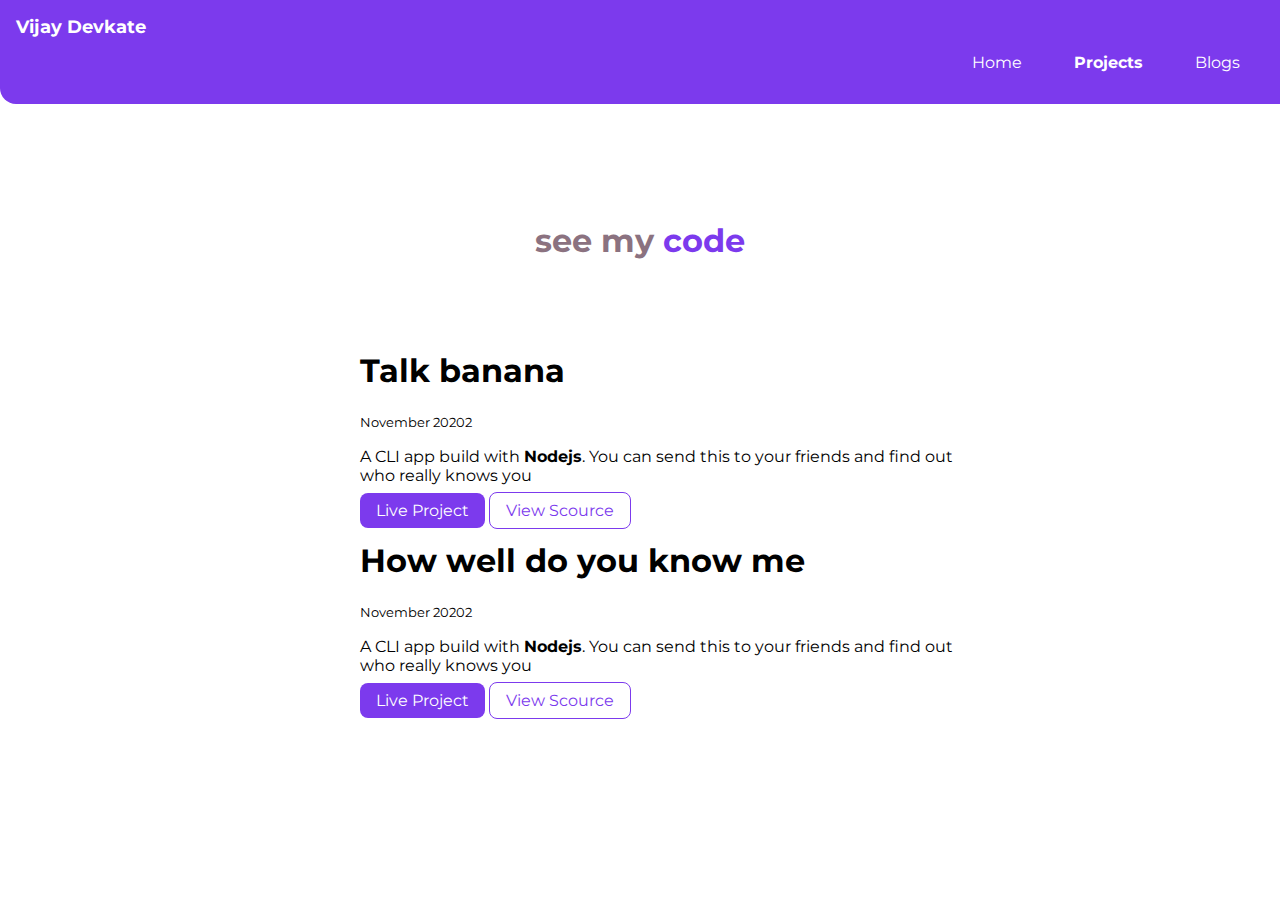
==== projects.html @ 37e28cc7 "web frame is ready" ====
<!DOCTYPE html>
<html lang="en">
<head>
    <meta charset="UTF-8">
    <meta http-equiv="X-UA-Compatible" content="IE=edge">
    <meta name="viewport" content="width=device-width, initial-scale=1.0">
    <link rel="stylesheet" href="/styles.css" />

    <title>Projects | Vijay Devekate</title>
</head>
<body>

    <nav class="navigation">
        <div class="nav-brand">Vijay Devkate</div>
        <ul class="list-non-bullet nav-pills">
          <li class="list-item-inline">
            <a class="link " href="/">Home </a>
          </li>
          <li class="list-item-inline">
            <a class="link link-active" href="/projects.html">Projects</a>
          </li>
          <li class="list-item-inline">
            <a class="link" href="/blogs.html">Blogs</a>
          </li>
        </ul>
      </nav>

      <header class="hero">
        <!-- <img class="hero-img" src="/images/hero.svg" alt="" /> -->
  
        <h1 class="hero-heading">
          see my <span class="heading-inverted"> code</span>
        </h1>
      </header>

      <ul class="list-non-bullet" >

        <li>
            <div class="container container-center ">

                <h1>Talk banana</h1>
                <small>November 20202</small>
                <p>A CLI app build with <strong>Nodejs</strong>. You can send this to your friends and find out who really knows you</p>
    
                <a class="link link-primary" href="/">Live Project</a>
                <a class="link link-secondary" href="/"> View Scource</a>     

            </div>

        </li>

        <li>
            <div class="container container-center ">

                <h1>How well do you know me</h1>
                <small>November 20202</small>
                <p>A CLI app build with <strong>Nodejs</strong>. You can send this to your friends and find out who really knows you</p>
    
                <a class="link link-primary" href="/">Live Project</a>
                <a class="link link-secondary" href="/"> View Scource</a> 

            </div>
        </li>



      </ul>
  
    
</body>
</html>
---- styles.css ----
@import url('https://fonts.googleapis.com/css2?family=Montserrat:wght@400;500&display=swap');

:root{
  --primary-color: #7C3AED;
  --dark-gray: #8B7280;
  --off-white: #6B7280;
} 

body{
    font-family: 'Montserrat', sans-serif;
    margin: 0px;
}

hr{
    margin: 2rem 0rem;
}

/* spaces */



/* .container */
.container{
    padding-left: 1rem;
    padding-right: 1rem;
}

.container-center{
    max-width: 600px;
    margin: auto;

}

/* links */

.link{
    box-sizing: border-box;
   text-decoration: none;
   padding: 0.5rem 1rem;
   /* margin-top: 1rem;
   margin-bottom: 1rem; */
}

.link-primary{
    background-color:  var(--primary-color);
    border-radius: 0.5rem;
    color: white;
}

.link-secondary{
    color:  var(--primary-color);
    border-radius: 0.5rem;
    border: 1px solid var(--primary-color);
    
}



/* Lists */

.list-non-bullet{
    list-style: none;
}

.list-item-inline{
display: inline;
padding: 0rem 0.5rem;
}

/* Navigation */

.navigation{
    background-color: var(--primary-color);
    color: white;
    padding: 1rem;
    border-bottom-left-radius: 1rem;
}

.navigation .nav-brand{
    font-weight: bold;
    font-size: 1.1rem;
}

.navigation .nav-pills{
    text-align: right;
}


.navigation .link {
    color: white;
}

.navigation .link-active {
    font-weight: bold;
}

/* header */

.hero{
    padding: 2rem;
    padding-top: 5rem;
}

.hero .hero-img{
    max-width: 350px;
    display: block;
    margin: auto;

}

.hero .hero-heading{
    padding: 1rem;
    color: var(--dark-gray);
    text-align: center;
}


.heading-inverted{
    color: var(--primary-color);
}

/* section */

.section{
    padding: 2rem;
}

.section h1{
    text-align: center;
  
}

.ow{
    background-color: var(--off-white);
}


/* footer */

.footer{
    background-color: var(--primary-color);
    padding: 2rem 1rem;
    text-align: center;
    color: white;
    border-top-left-radius: 1rem;

}

.footer ul{
    padding-inline-start: 0px;
}

.footer .link{
    color: white;
}

.footer .footer-header{
    font-weight: bold;
    font-size: large;
}
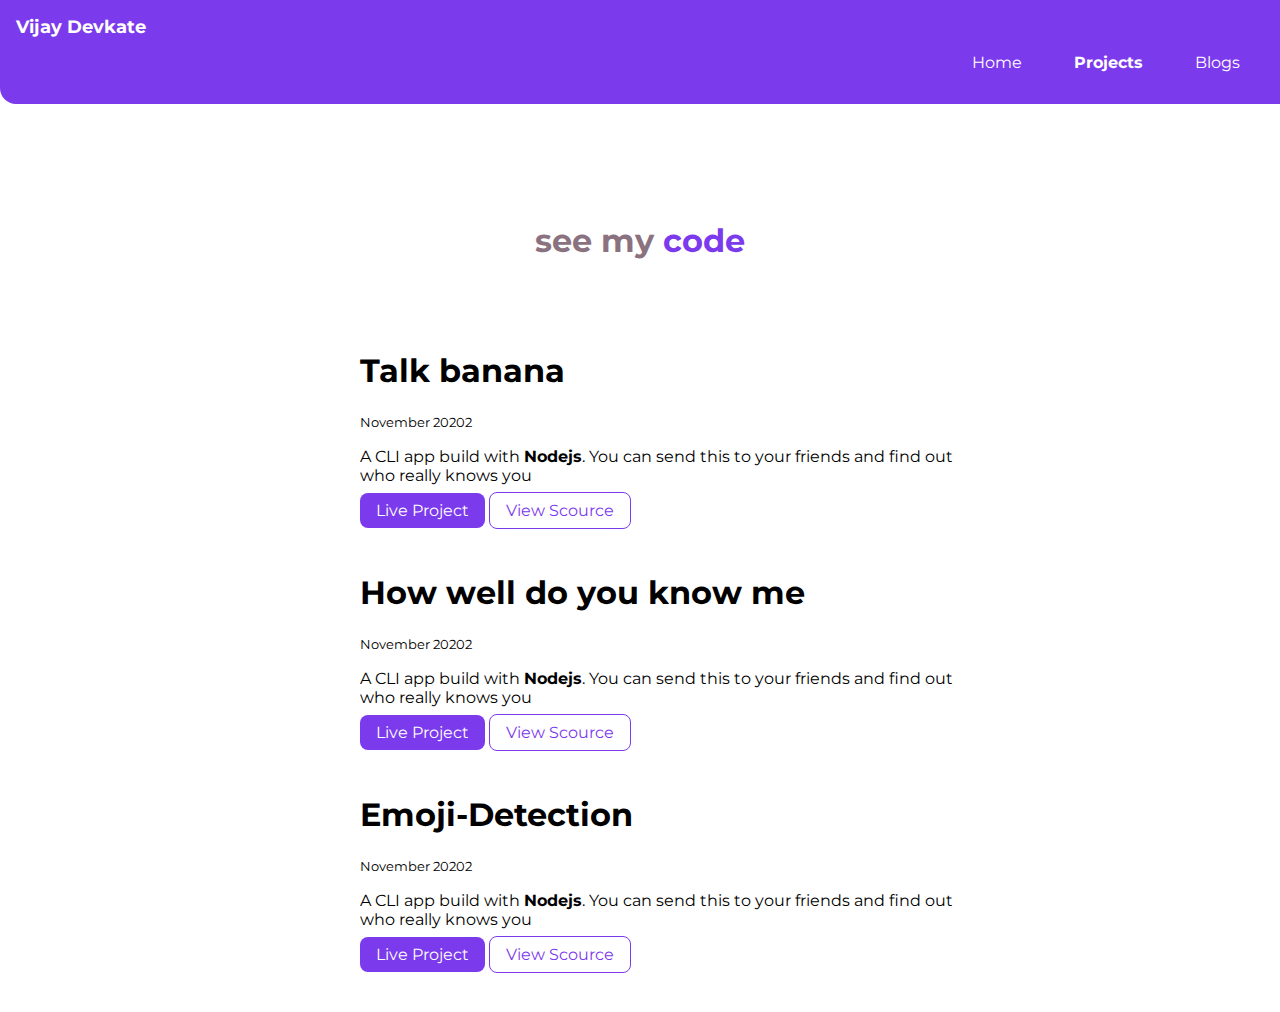
==== commit 804212b4: "updates" ====
--- a/projects.html
+++ b/projects.html
@@ -42,8 +42,8 @@
                 <small>November 20202</small>
                 <p>A CLI app build with <strong>Nodejs</strong>. You can send this to your friends and find out who really knows you</p>
     
-                <a class="link link-primary" href="/">Live Project</a>
-                <a class="link link-secondary" href="/"> View Scource</a>     
+                <a class="link link-primary" href="https://funnybananatalk.netlify.app">Live Project</a>
+                <a class="link link-secondary" href="https://github.com/vijaydevkate/Banana-Speak"> View Scource</a>     
 
             </div>
 
@@ -62,6 +62,19 @@
             </div>
         </li>
 
+        <li>
+          <div class="container container-center ">
+
+              <h1>Emoji-Detection</h1>
+              <small>November 20202</small>
+              <p>A CLI app build with <strong>Nodejs</strong>. You can send this to your friends and find out who really knows you</p>
+  
+              <a class="link link-primary" href="/">Live Project</a>
+              <a class="link link-secondary" href="/"> View Scource</a> 
+
+          </div>
+      </li>
+
 
 
       </ul>
--- a/styles.css
+++ b/styles.css
@@ -3,7 +3,7 @@
 :root{
   --primary-color: #7C3AED;
   --dark-gray: #8B7280;
-  --off-white: #6B7280;
+  --off-white: #edeff2;
 } 
 
 body{
@@ -23,6 +23,7 @@
 .container{
     padding-left: 1rem;
     padding-right: 1rem;
+    padding-bottom: 2rem;
 }
 
 .container-center{
